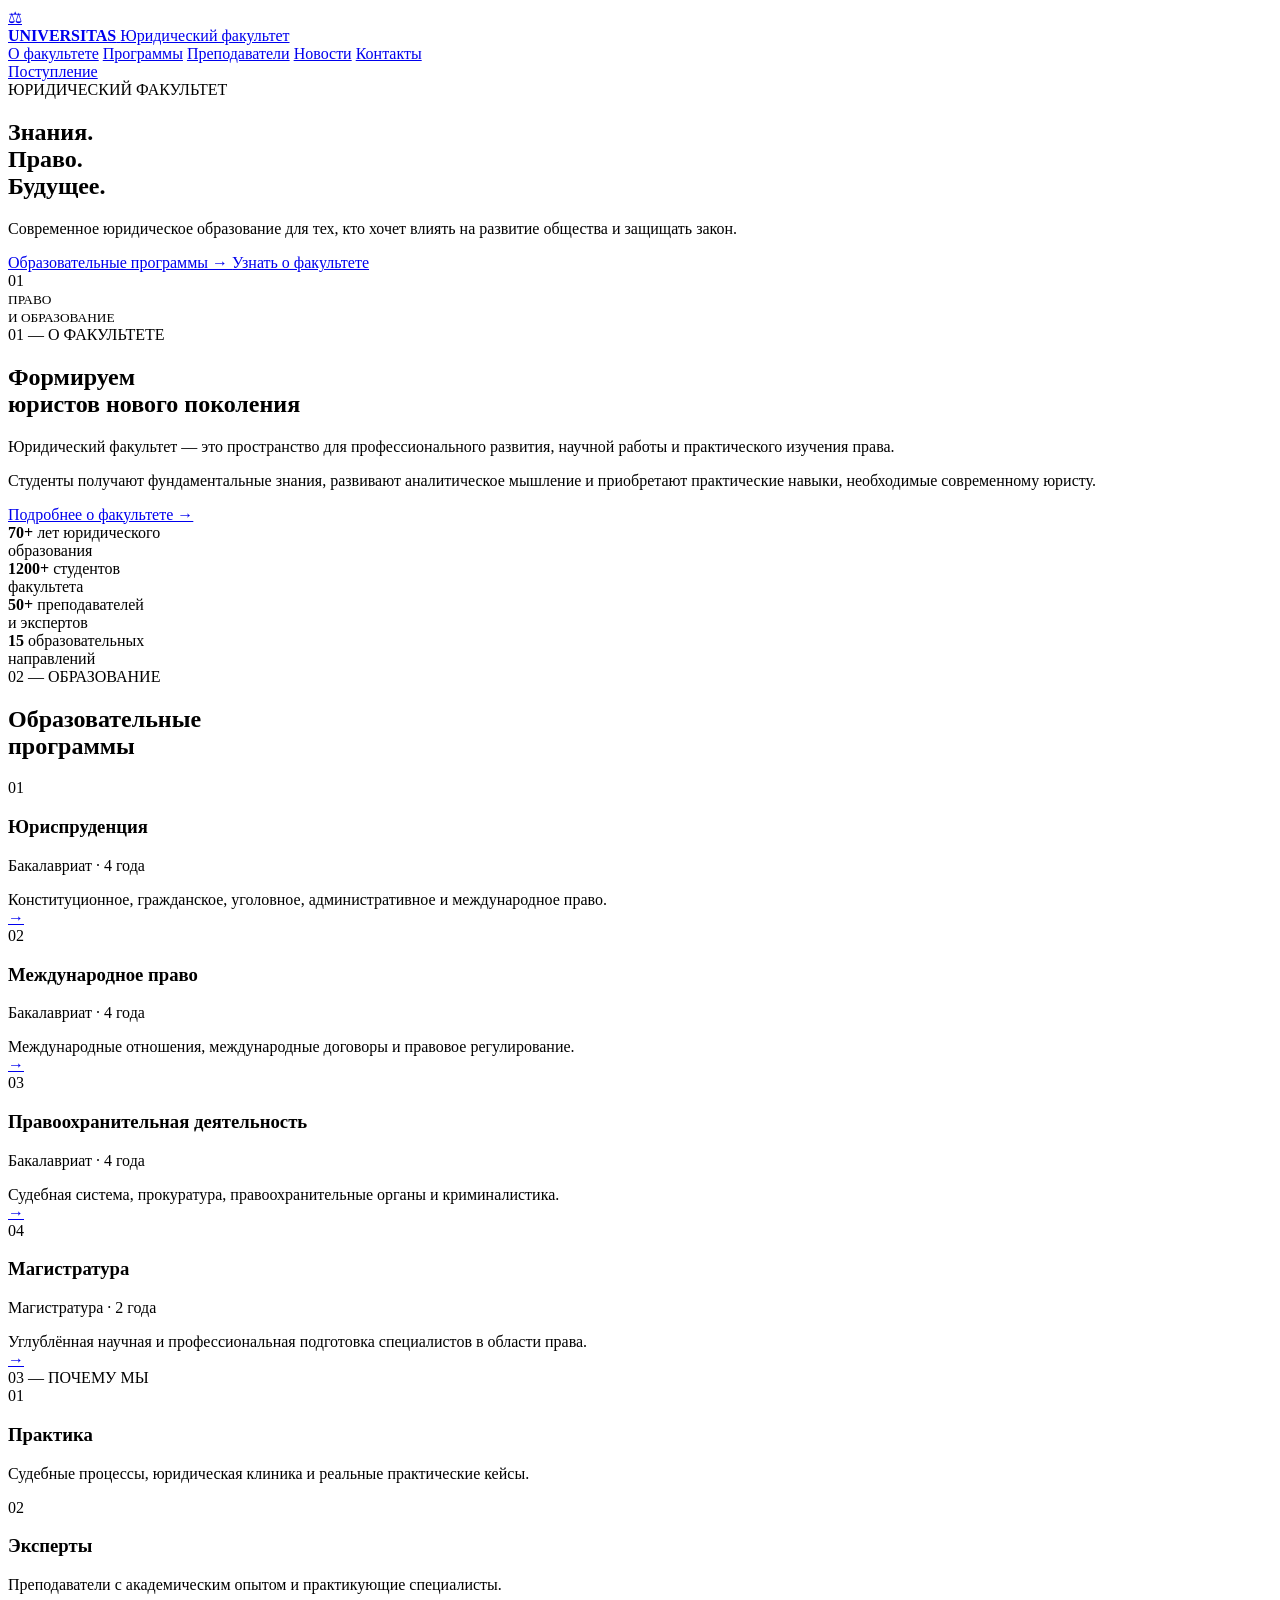
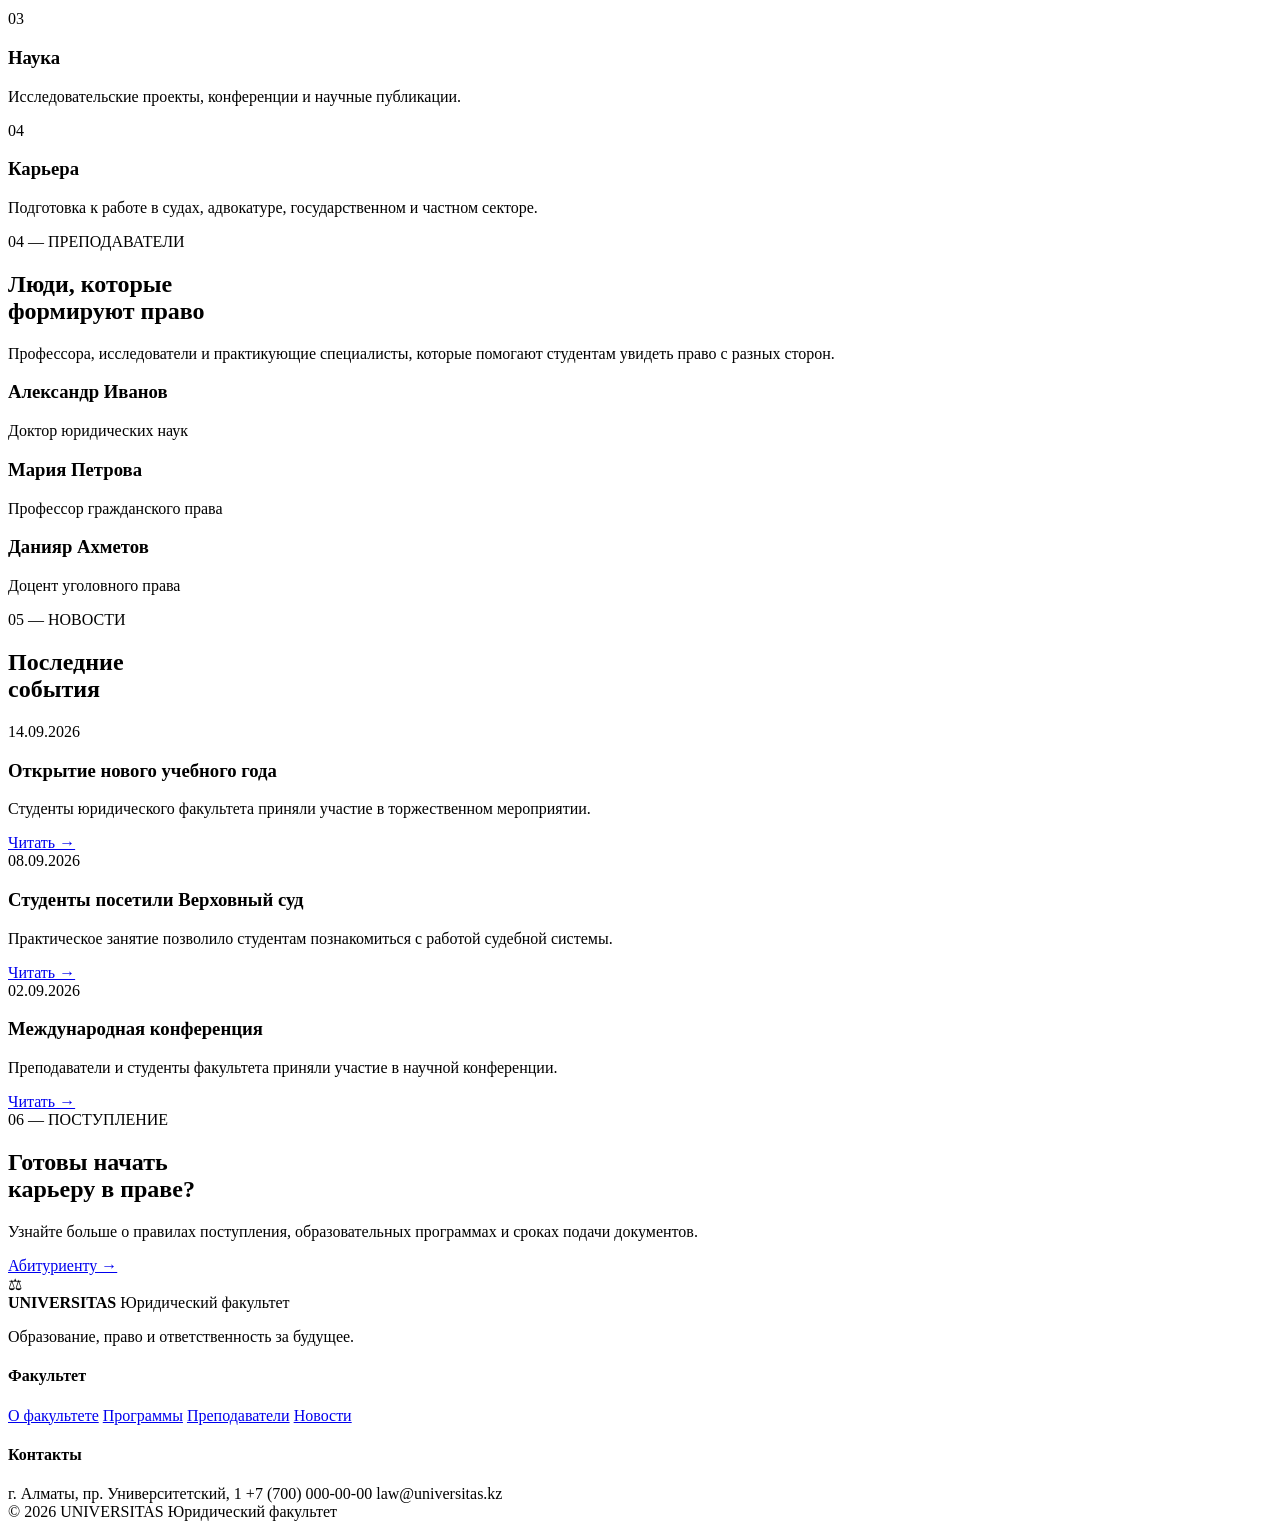
==== law-faculty/index.html @ 5c6b4eec "first change" ====
<!DOCTYPE html>
<html lang="ru">
<head>
    <meta charset="UTF-8">
    <meta name="viewport" content="width=device-width, initial-scale=1.0">

    <title>Юридический факультет | Университет</title>

    <link rel="stylesheet" href="style.css">

    <link rel="preconnect" href="https://fonts.googleapis.com">
    <link rel="preconnect" href="https://fonts.gstatic.com" crossorigin>
    <link href="https://fonts.googleapis.com/css2?family=Inter:wght@400;500;600;700;800&family=Playfair+Display:wght@600;700&display=swap" rel="stylesheet">
</head>

<body>

<!-- HEADER -->
<header class="header">
    <div class="container header-inner">

        <a href="#" class="logo">
            <div class="logo-icon">⚖</div>
            <div>
                <strong>UNIVERSITAS</strong>
                <span>Юридический факультет</span>
            </div>
        </a>

        <nav class="nav">
            <a href="#about">О факультете</a>
            <a href="#programs">Программы</a>
            <a href="#teachers">Преподаватели</a>
            <a href="#news">Новости</a>
            <a href="#contacts">Контакты</a>
        </nav>

        <a href="#admission" class="header-button">
            Поступление
        </a>

    </div>
</header>


<!-- HERO -->
<section class="hero">

    <div class="hero-overlay"></div>

    <div class="container hero-content">

        <div class="hero-label">
            ЮРИДИЧЕСКИЙ ФАКУЛЬТЕТ
        </div>

        <h1>
            Знания.<br>
            <span>Право.</span><br>
            Будущее.
        </h1>

        <p>
            Современное юридическое образование для тех,
            кто хочет влиять на развитие общества и защищать закон.
        </p>

        <div class="hero-buttons">
            <a href="#programs" class="button button-gold">
                Образовательные программы →
            </a>

            <a href="#about" class="button button-outline">
                Узнать о факультете
            </a>
        </div>

    </div>

    <div class="hero-number">
        <span>01</span>
        <div></div>
        <small>ПРАВО<br>И ОБРАЗОВАНИЕ</small>
    </div>

</section>


<!-- ABOUT -->
<section class="about section" id="about">

    <div class="container">

        <div class="section-label">
            01 — О ФАКУЛЬТЕТЕ
        </div>

        <div class="about-grid">

            <div>
                <h2>
                    Формируем<br>
                    <span>юристов нового поколения</span>
                </h2>
            </div>

            <div class="about-text">
                <p>
                    Юридический факультет — это пространство для
                    профессионального развития, научной работы и
                    практического изучения права.
                </p>

                <p>
                    Студенты получают фундаментальные знания,
                    развивают аналитическое мышление и приобретают
                    практические навыки, необходимые современному юристу.
                </p>

                <a href="#" class="text-link">
                    Подробнее о факультете →
                </a>
            </div>

        </div>

        <div class="stats">

            <div class="stat">
                <strong>70+</strong>
                <span>лет юридического<br>образования</span>
            </div>

            <div class="stat">
                <strong>1200+</strong>
                <span>студентов<br>факультета</span>
            </div>

            <div class="stat">
                <strong>50+</strong>
                <span>преподавателей<br>и экспертов</span>
            </div>

            <div class="stat">
                <strong>15</strong>
                <span>образовательных<br>направлений</span>
            </div>

        </div>

    </div>

</section>


<!-- PROGRAMS -->
<section class="programs section" id="programs">

    <div class="container">

        <div class="section-top">
            <div class="section-label">
                02 — ОБРАЗОВАНИЕ
            </div>

            <h2>
                Образовательные<br>
                <span>программы</span>
            </h2>
        </div>

        <div class="program-list">

            <article class="program-card">

                <div class="program-number">01</div>

                <div class="program-content">
                    <h3>Юриспруденция</h3>

                    <p>
                        Бакалавриат · 4 года
                    </p>

                    <span>
                        Конституционное, гражданское,
                        уголовное, административное и
                        международное право.
                    </span>
                </div>

                <a href="#">→</a>

            </article>


            <article class="program-card">

                <div class="program-number">02</div>

                <div class="program-content">
                    <h3>Международное право</h3>

                    <p>
                        Бакалавриат · 4 года
                    </p>

                    <span>
                        Международные отношения,
                        международные договоры и
                        правовое регулирование.
                    </span>
                </div>

                <a href="#">→</a>

            </article>


            <article class="program-card">

                <div class="program-number">03</div>

                <div class="program-content">
                    <h3>Правоохранительная деятельность</h3>

                    <p>
                        Бакалавриат · 4 года
                    </p>

                    <span>
                        Судебная система, прокуратура,
                        правоохранительные органы
                        и криминалистика.
                    </span>
                </div>

                <a href="#">→</a>

            </article>


            <article class="program-card">

                <div class="program-number">04</div>

                <div class="program-content">
                    <h3>Магистратура</h3>

                    <p>
                        Магистратура · 2 года
                    </p>

                    <span>
                        Углублённая научная и
                        профессиональная подготовка
                        специалистов в области права.
                    </span>
                </div>

                <a href="#">→</a>

            </article>

        </div>

    </div>

</section>


<!-- ADVANTAGES -->
<section class="advantages section">

    <div class="container">

        <div class="section-label">
            03 — ПОЧЕМУ МЫ
        </div>

        <div class="advantages-grid">

            <div class="advantage">
                <div class="advantage-icon">01</div>
                <h3>Практика</h3>
                <p>
                    Судебные процессы, юридическая клиника
                    и реальные практические кейсы.
                </p>
            </div>

            <div class="advantage">
                <div class="advantage-icon">02</div>
                <h3>Эксперты</h3>
                <p>
                    Преподаватели с академическим опытом
                    и практикующие специалисты.
                </p>
            </div>

            <div class="advantage">
                <div class="advantage-icon">03</div>
                <h3>Наука</h3>
                <p>
                    Исследовательские проекты,
                    конференции и научные публикации.
                </p>
            </div>

            <div class="advantage">
                <div class="advantage-icon">04</div>
                <h3>Карьера</h3>
                <p>
                    Подготовка к работе в судах,
                    адвокатуре, государственном и
                    частном секторе.
                </p>
            </div>

        </div>

    </div>

</section>


<!-- TEACHERS -->
<section class="teachers section" id="teachers">

    <div class="container">

        <div class="section-label">
            04 — ПРЕПОДАВАТЕЛИ
        </div>

        <div class="teacher-heading">
            <h2>
                Люди, которые<br>
                <span>формируют право</span>
            </h2>

            <p>
                Профессора, исследователи и практикующие
                специалисты, которые помогают студентам
                увидеть право с разных сторон.
            </p>
        </div>


        <div class="teacher-grid">

            <div class="teacher">
                <div class="teacher-photo photo-one"></div>

                <h3>Александр Иванов</h3>
                <p>Доктор юридических наук</p>
            </div>

            <div class="teacher">
                <div class="teacher-photo photo-two"></div>

                <h3>Мария Петрова</h3>
                <p>Профессор гражданского права</p>
            </div>

            <div class="teacher">
                <div class="teacher-photo photo-three"></div>

                <h3>Данияр Ахметов</h3>
                <p>Доцент уголовного права</p>
            </div>

        </div>

    </div>

</section>


<!-- NEWS -->
<section class="news section" id="news">

    <div class="container">

        <div class="section-top">

            <div class="section-label">
                05 — НОВОСТИ
            </div>

            <h2>
                Последние<br>
                <span>события</span>
            </h2>

        </div>


        <div class="news-grid">

            <article class="news-card">

                <div class="news-date">
                    14.09.2026
                </div>

                <h3>
                    Открытие нового учебного года
                </h3>

                <p>
                    Студенты юридического факультета
                    приняли участие в торжественном
                    мероприятии.
                </p>

                <a href="#">Читать →</a>

            </article>


            <article class="news-card">

                <div class="news-date">
                    08.09.2026
                </div>

                <h3>
                    Студенты посетили Верховный суд
                </h3>

                <p>
                    Практическое занятие позволило
                    студентам познакомиться с работой
                    судебной системы.
                </p>

                <a href="#">Читать →</a>

            </article>


            <article class="news-card">

                <div class="news-date">
                    02.09.2026
                </div>

                <h3>
                    Международная конференция
                </h3>

                <p>
                    Преподаватели и студенты факультета
                    приняли участие в научной конференции.
                </p>

                <a href="#">Читать →</a>

            </article>

        </div>

    </div>

</section>


<!-- ADMISSION -->
<section class="admission section" id="admission">

    <div class="container">

        <div class="admission-box">

            <div>
                <div class="section-label">
                    06 — ПОСТУПЛЕНИЕ
                </div>

                <h2>
                    Готовы начать<br>
                    карьеру в <span>праве?</span>
                </h2>

                <p>
                    Узнайте больше о правилах поступления,
                    образовательных программах и сроках
                    подачи документов.
                </p>
            </div>

            <a href="#" class="button button-gold">
                Абитуриенту →
            </a>

        </div>

    </div>

</section>


<!-- CONTACTS -->
<footer class="footer" id="contacts">

    <div class="container">

        <div class="footer-main">

            <div class="footer-brand">

                <div class="logo">
                    <div class="logo-icon">⚖</div>

                    <div>
                        <strong>UNIVERSITAS</strong>
                        <span>Юридический факультет</span>
                    </div>
                </div>

                <p>
                    Образование, право и ответственность
                    за будущее.
                </p>

            </div>


            <div class="footer-column">
                <h4>Факультет</h4>
                <a href="#about">О факультете</a>
                <a href="#programs">Программы</a>
                <a href="#teachers">Преподаватели</a>
                <a href="#news">Новости</a>
            </div>


            <div class="footer-column">
                <h4>Контакты</h4>

                <span>
                    г. Алматы, пр. Университетский, 1
                </span>

                <span>
                    +7 (700) 000-00-00
                </span>

                <span>
                    law@universitas.kz
                </span>
            </div>

        </div>


        <div class="footer-bottom">
            <span>© 2026 UNIVERSITAS</span>
            <span>Юридический факультет</span>
        </div>

    </div>

</footer>

</body>
</html>
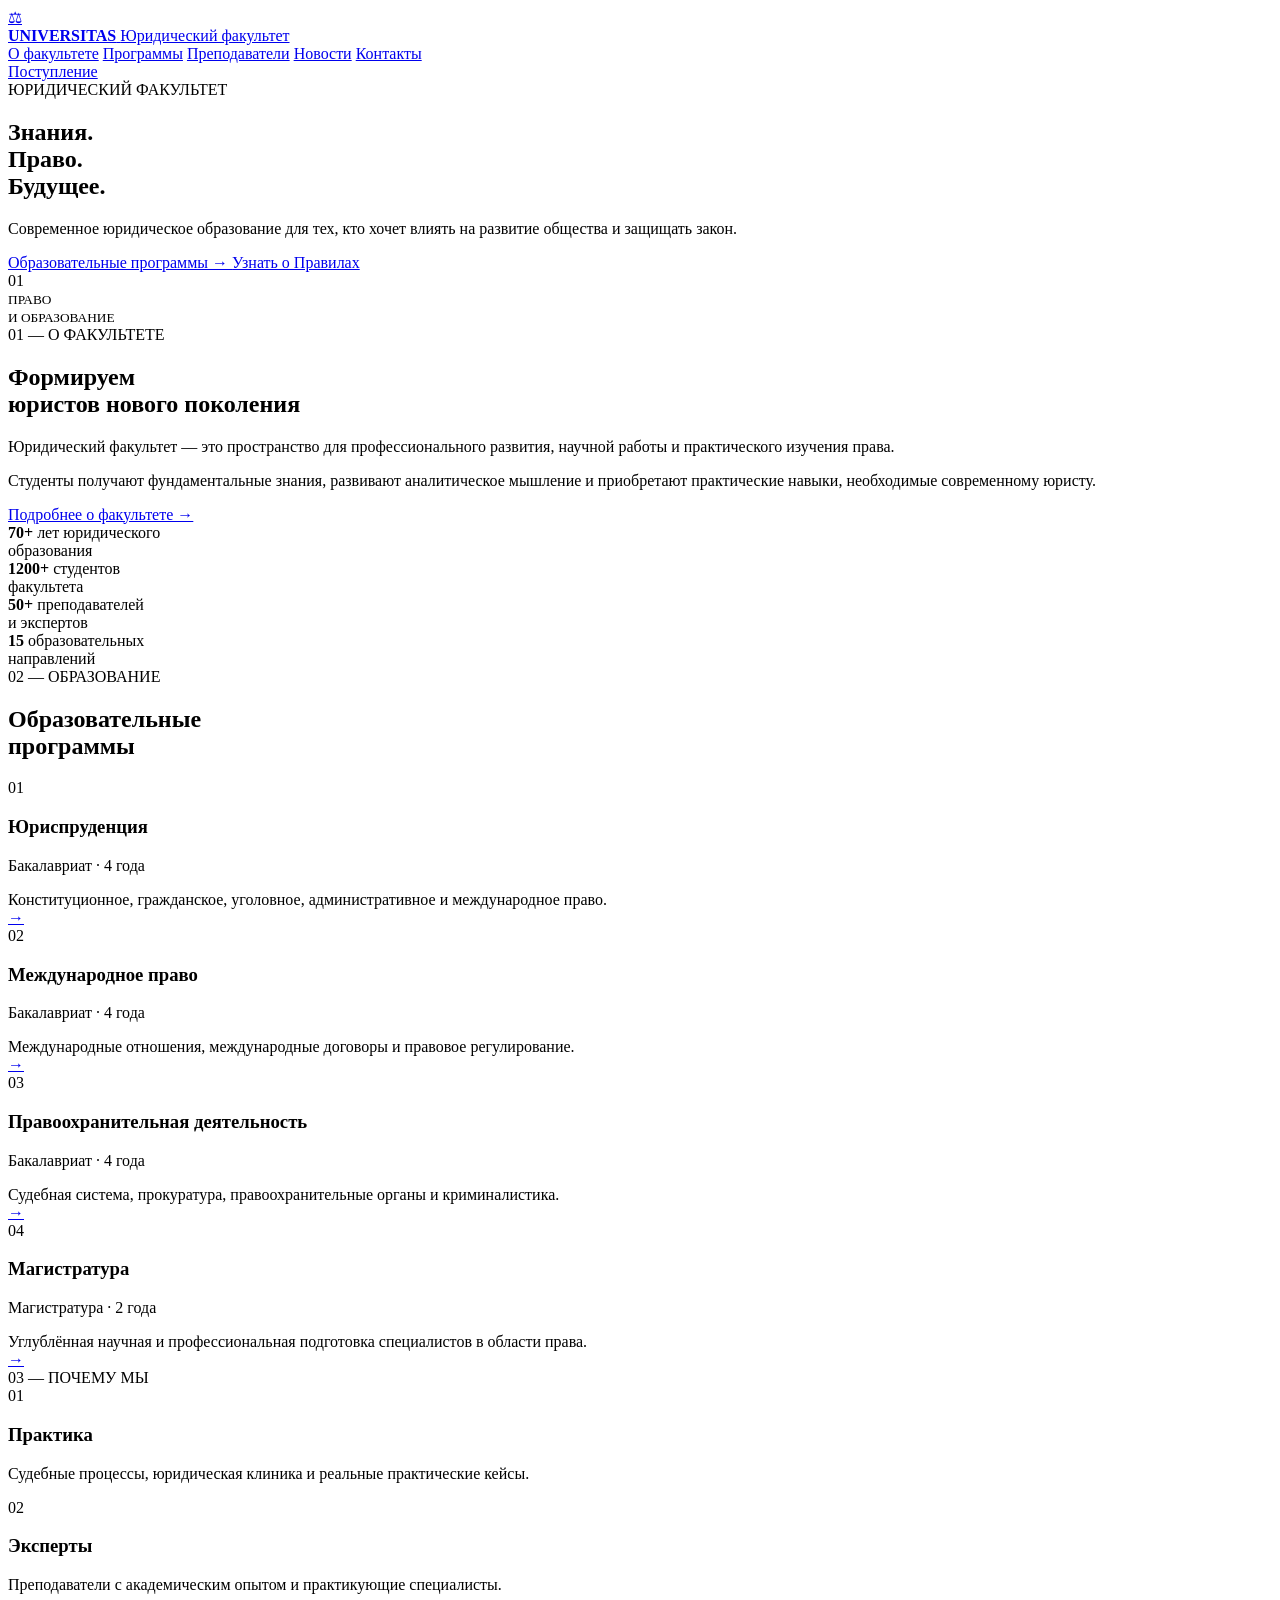
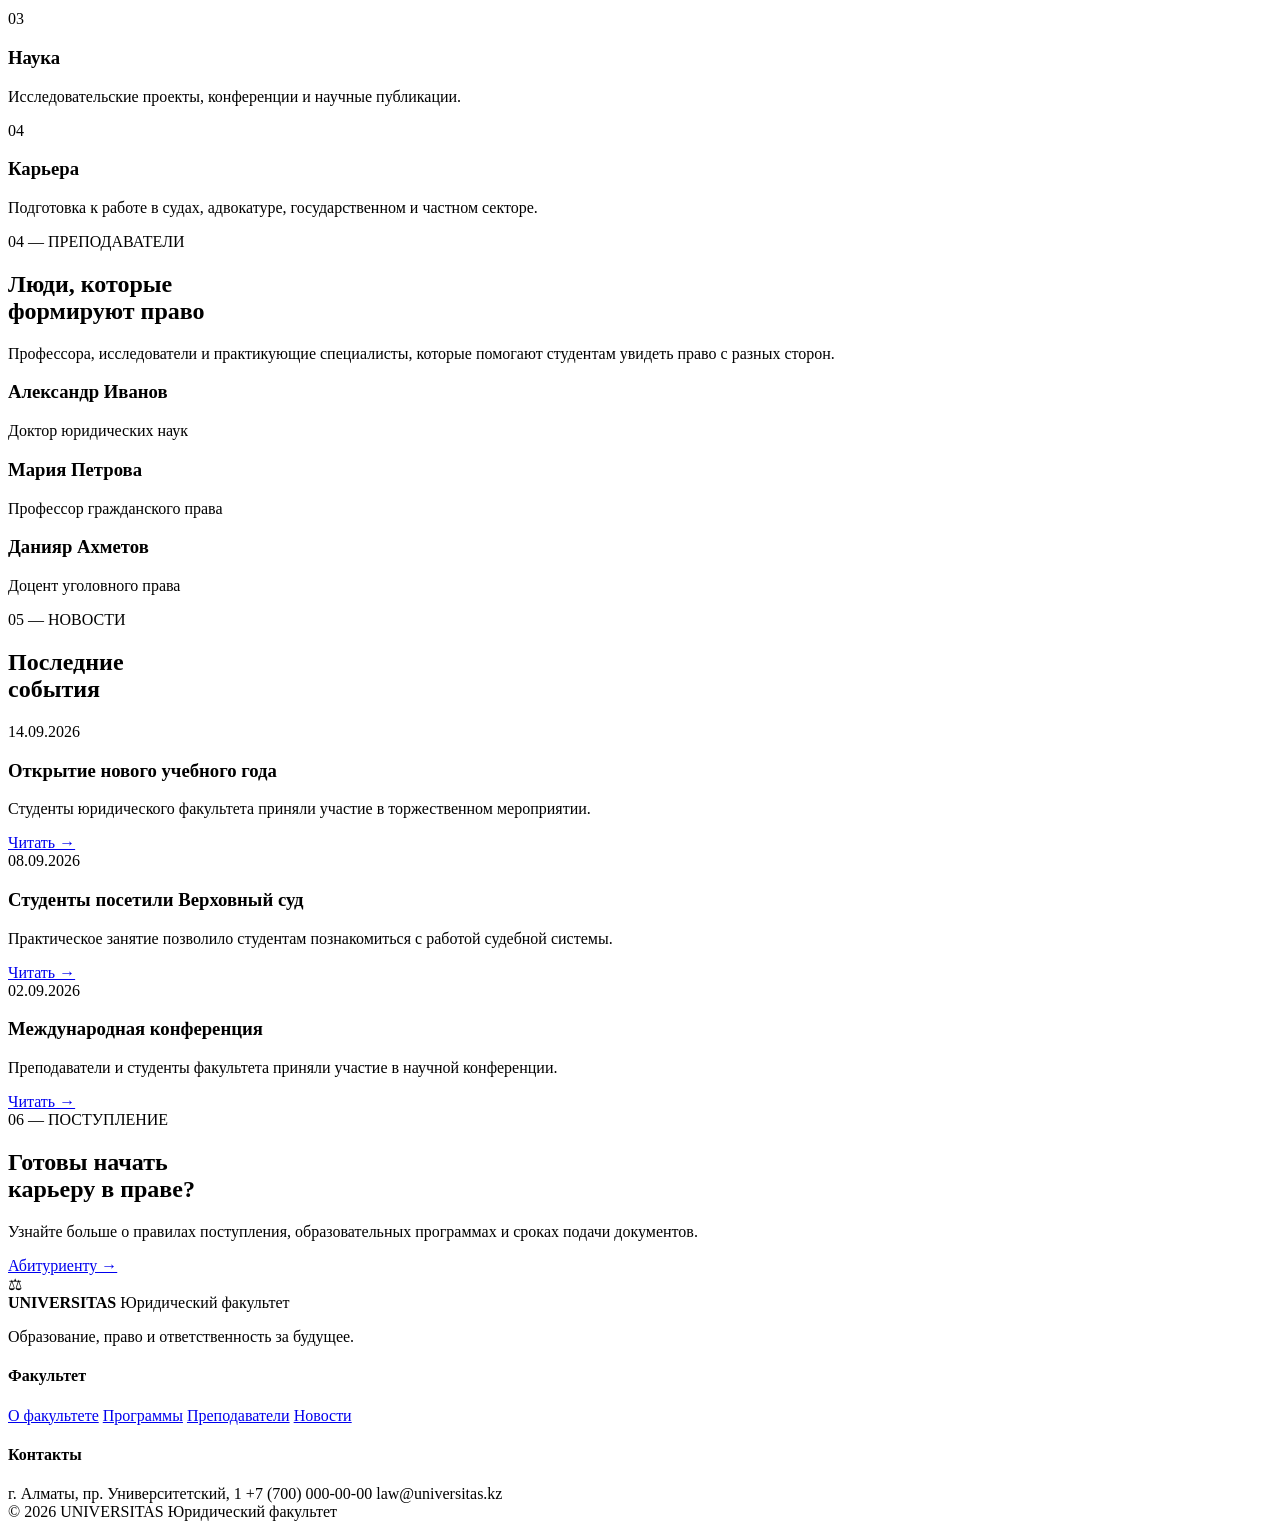
==== commit bbfaa11d: "second change" ====
--- a/law-faculty/index.html
+++ b/law-faculty/index.html
@@ -71,7 +71,7 @@
             </a>
 
             <a href="#about" class="button button-outline">
-                Узнать о факультете
+                Узнать о Правилах
             </a>
         </div>
 
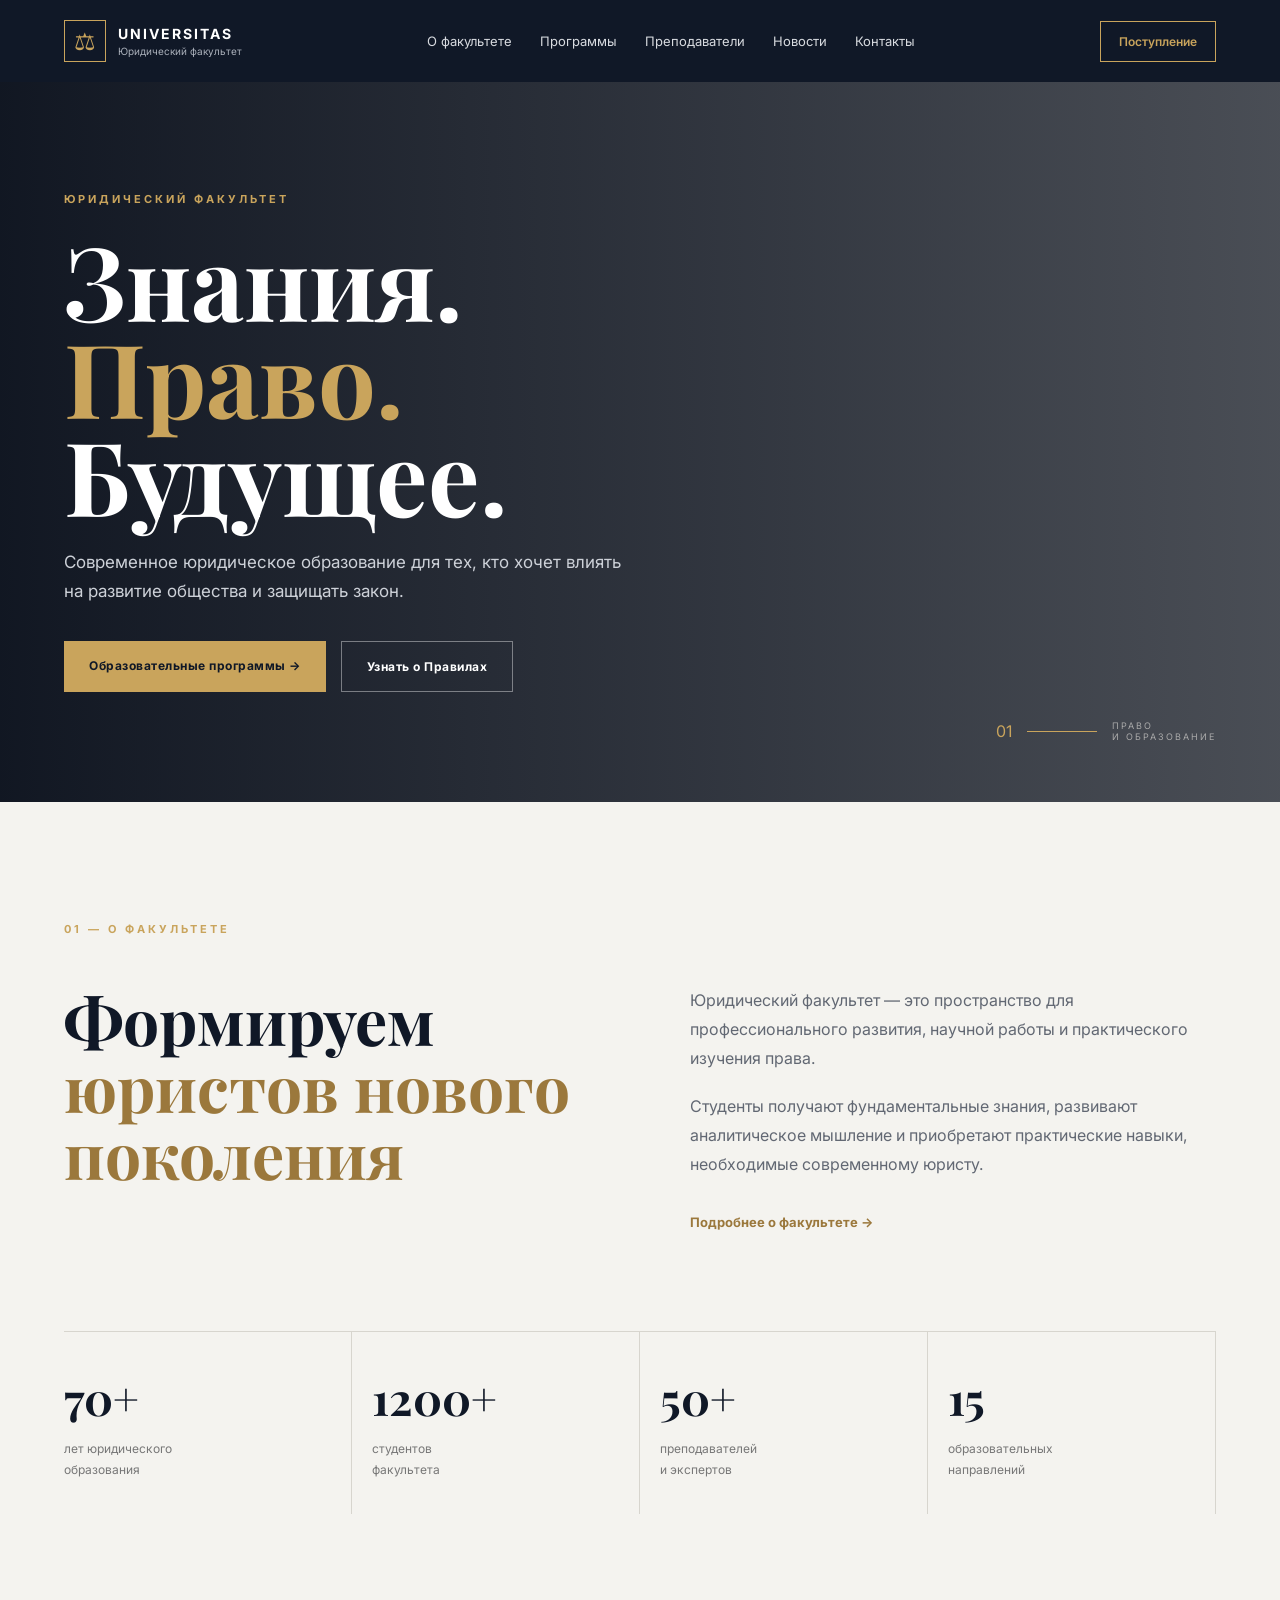
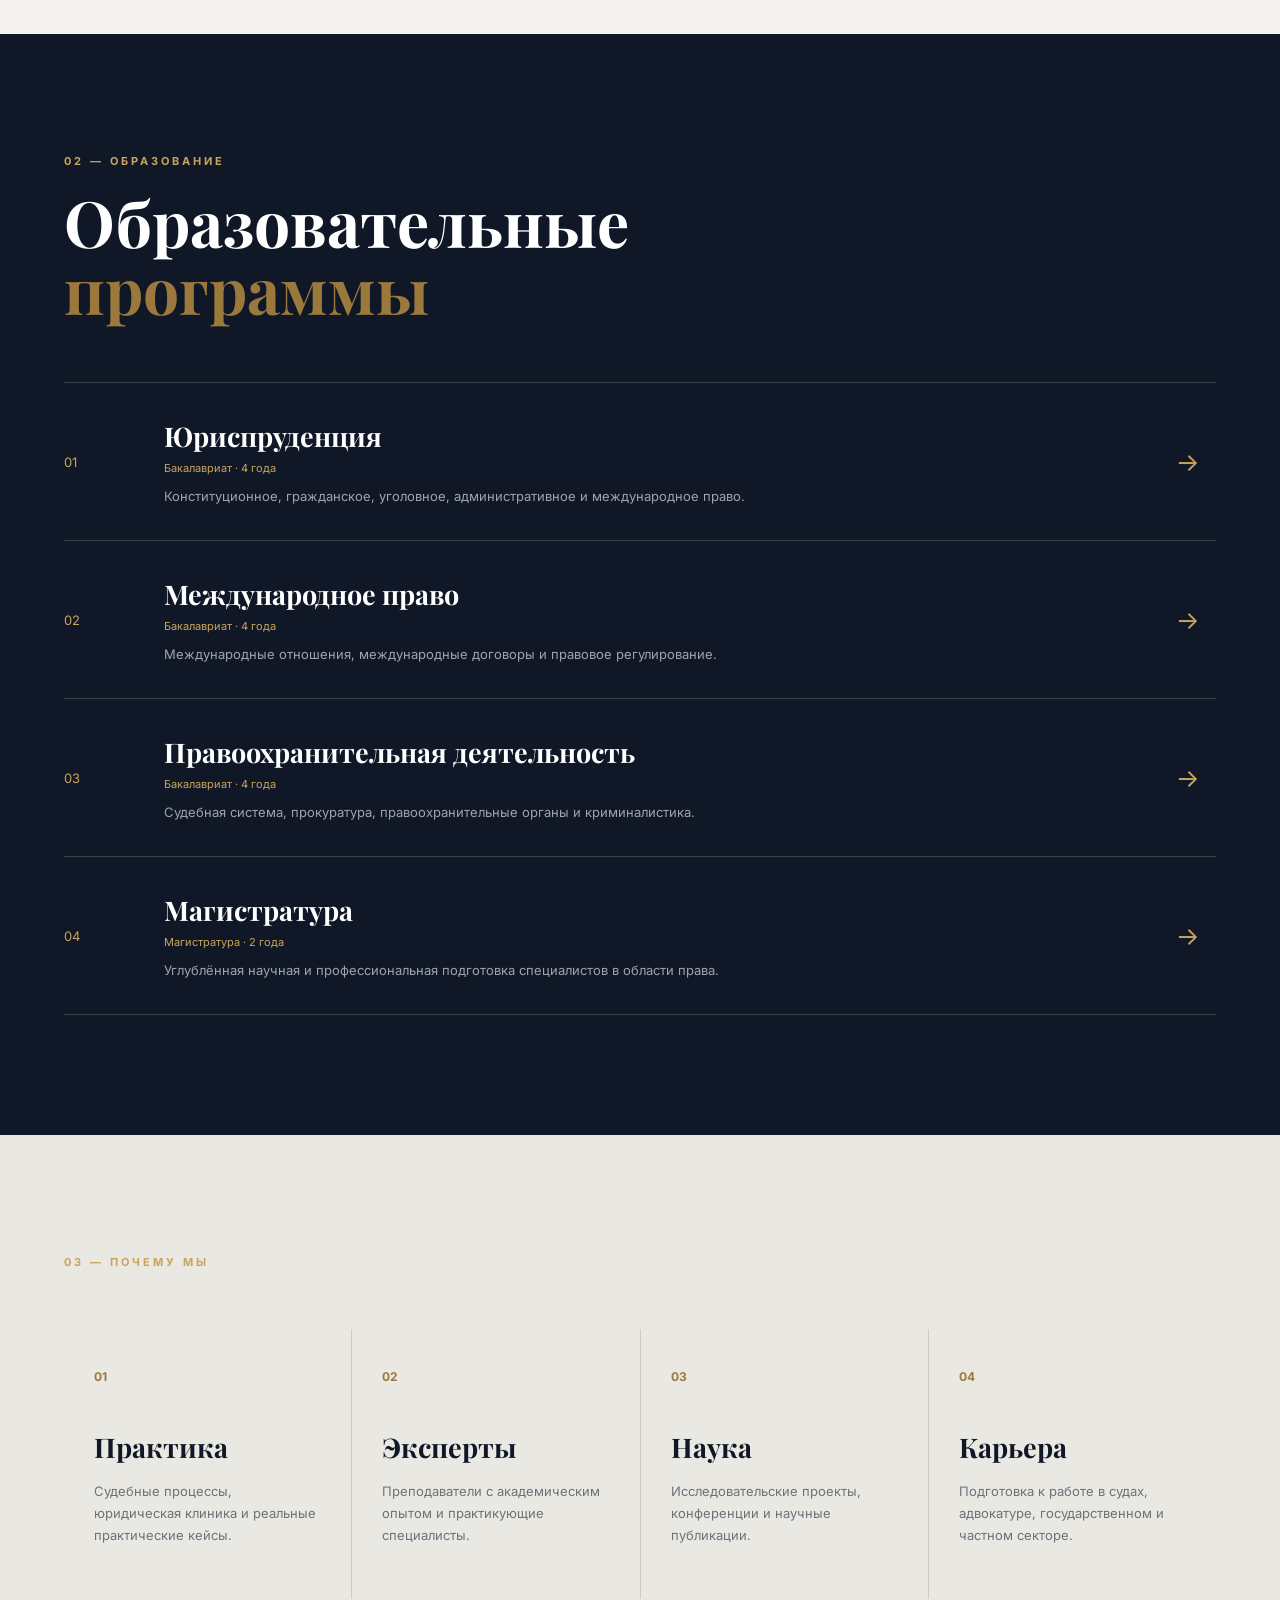
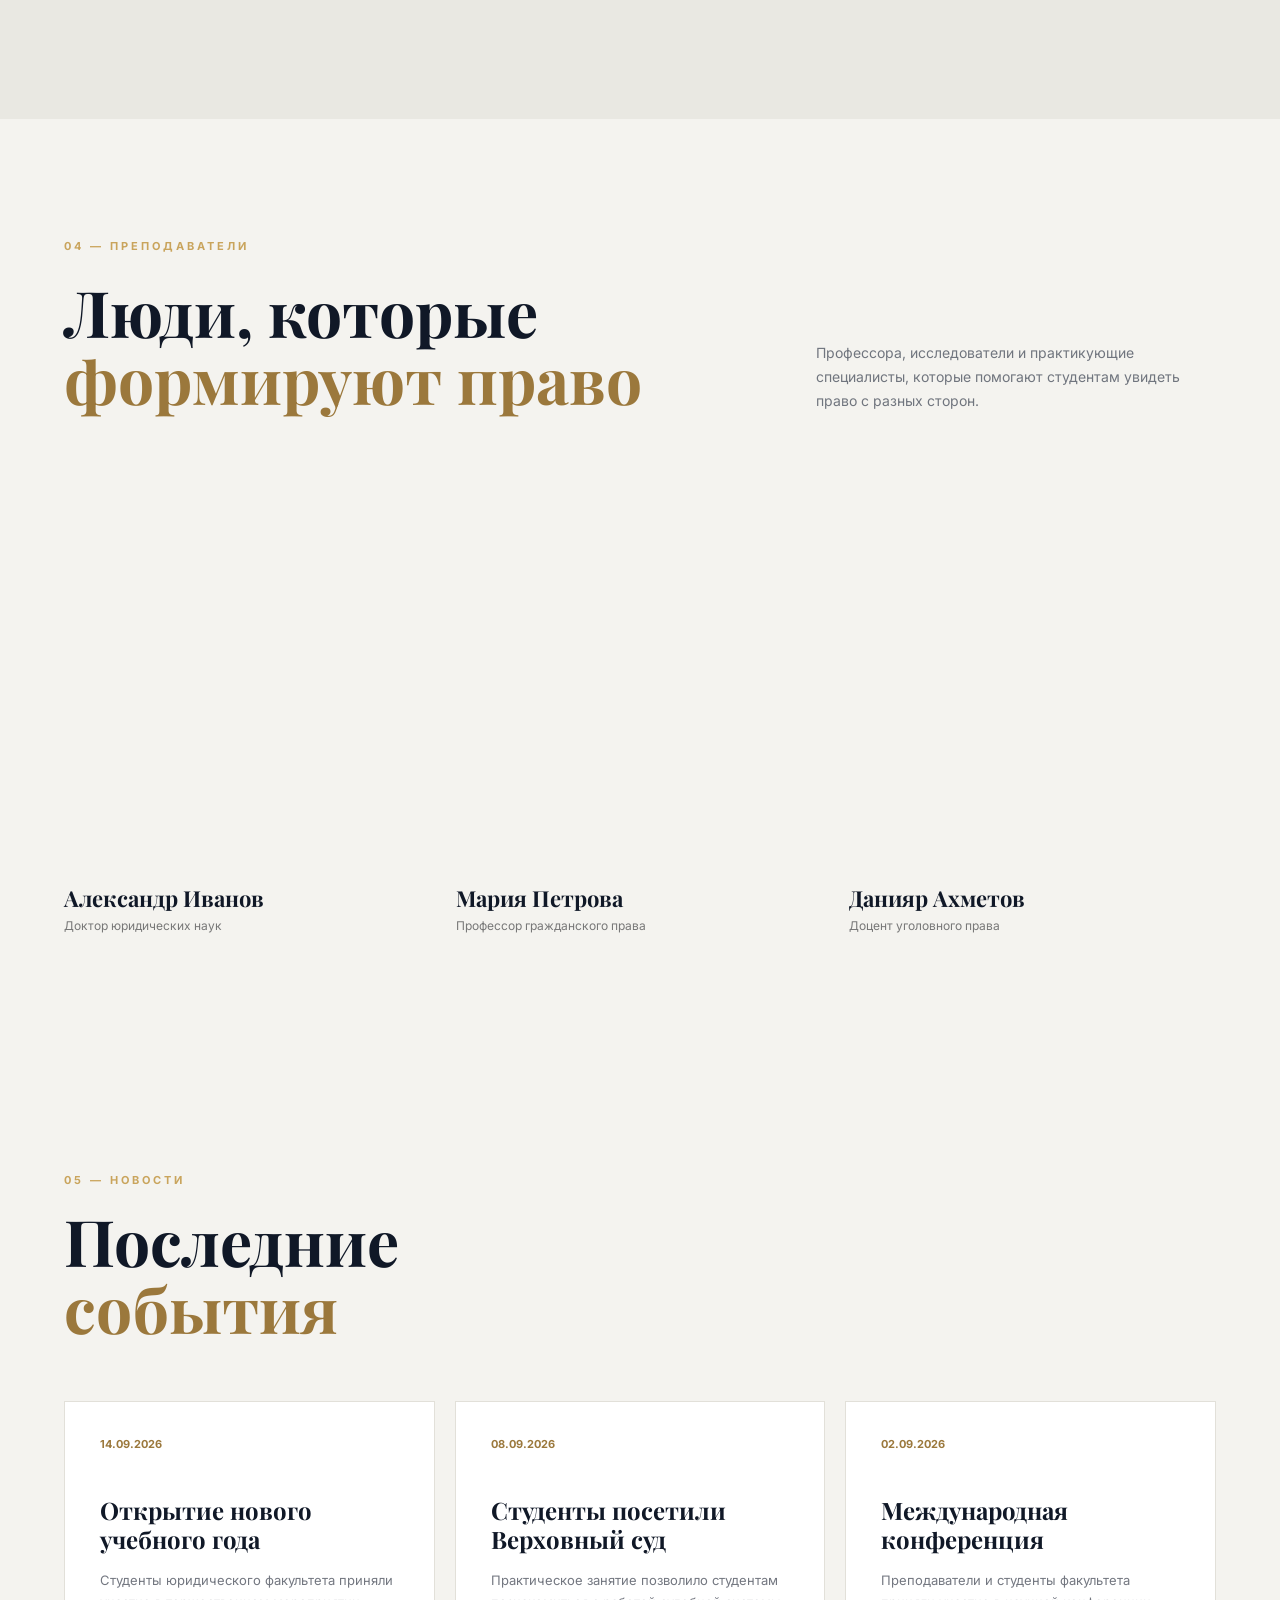
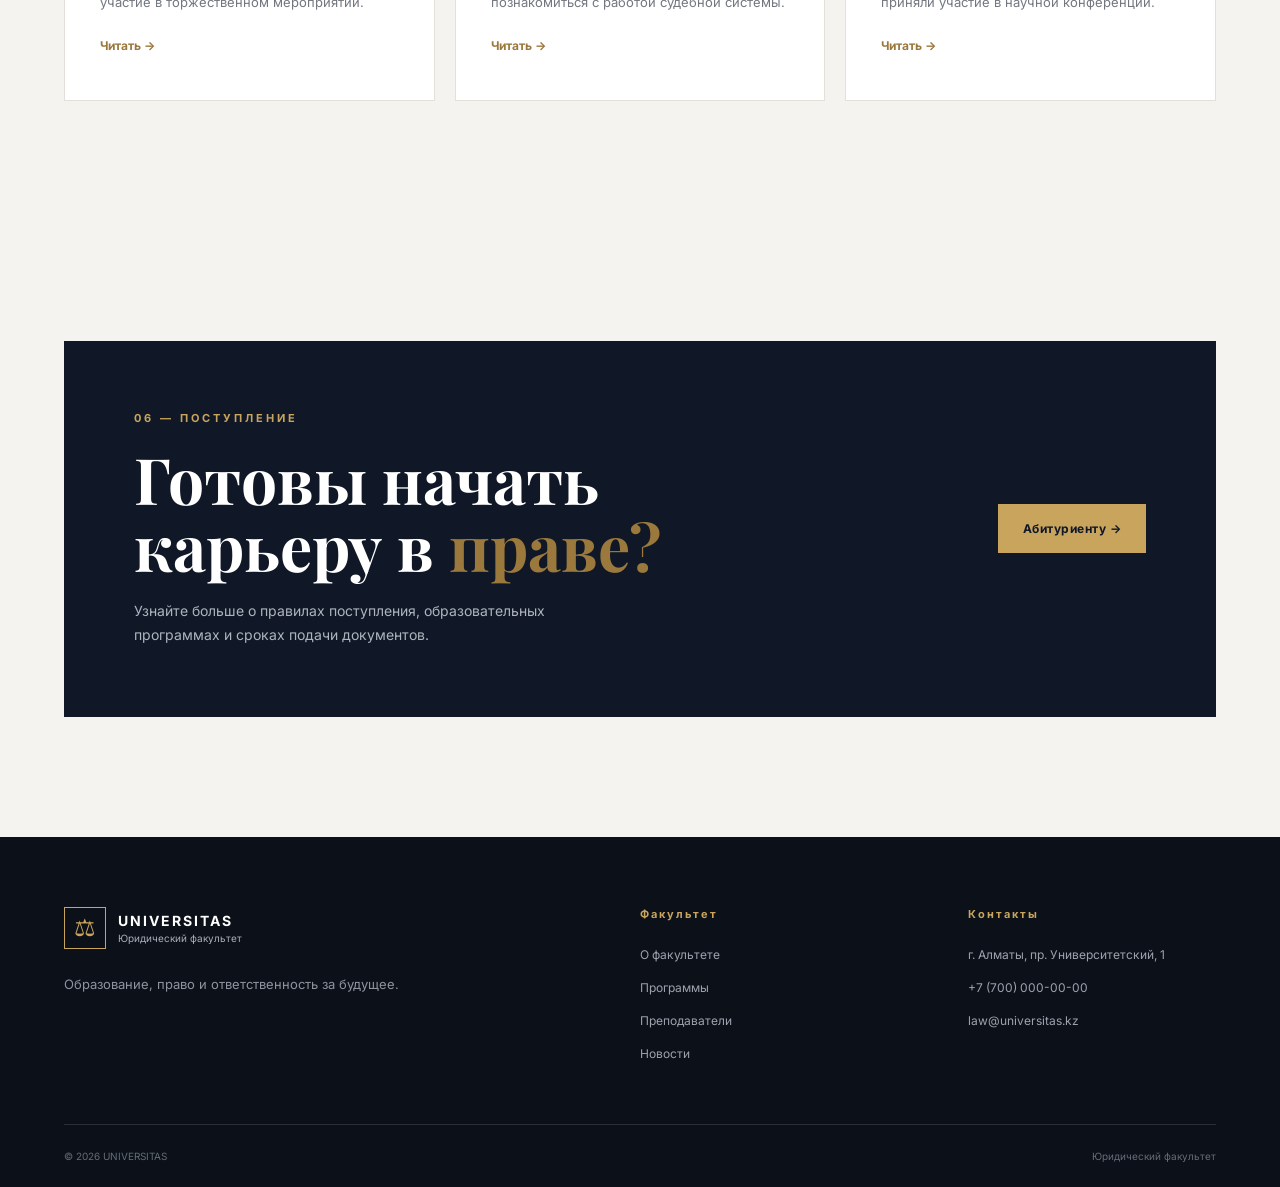
==== commit 64d3df00: "Соснули хуйца" ====
--- a/law-faculty/index.html
+++ b/law-faculty/index.html
@@ -4,7 +4,7 @@
     <meta charset="UTF-8">
     <meta name="viewport" content="width=device-width, initial-scale=1.0">
 
-    <title>Юридический факультет | Университет</title>
+    <title>НЕ мой сайт</title>
 
     <link rel="stylesheet" href="style.css">
 
--- a/law-faculty/style.css
+++ b/law-faculty/style.css
@@ -0,0 +1,800 @@
+
+* {
+    margin: 0;
+    padding: 0;
+    box-sizing: border-box;
+}
+
+html {
+    scroll-behavior: smooth;
+}
+
+body {
+    font-family: "Inter", sans-serif;
+    background: #f4f3ef;
+    color: #101827;
+}
+
+a {
+    color: inherit;
+    text-decoration: none;
+}
+
+.container {
+    width: min(1200px, 90%);
+    margin: 0 auto;
+}
+
+
+/* =========================
+   HEADER
+========================= */
+
+.header {
+    height: 82px;
+    background: #101827;
+    color: white;
+    display: flex;
+    align-items: center;
+}
+
+.header-inner {
+    display: flex;
+    align-items: center;
+    justify-content: space-between;
+}
+
+.logo {
+    display: flex;
+    align-items: center;
+    gap: 12px;
+}
+
+.logo-icon {
+    width: 42px;
+    height: 42px;
+    border: 1px solid #c9a45c;
+
+    display: flex;
+    align-items: center;
+    justify-content: center;
+
+    color: #c9a45c;
+    font-size: 24px;
+}
+
+.logo strong {
+    display: block;
+    font-size: 14px;
+    letter-spacing: 2px;
+}
+
+.logo span {
+    display: block;
+    font-size: 10px;
+    color: #aab0ba;
+    margin-top: 3px;
+}
+
+.nav {
+    display: flex;
+    gap: 28px;
+}
+
+.nav a {
+    font-size: 13px;
+    color: #d8dbe0;
+    transition: 0.3s;
+}
+
+.nav a:hover {
+    color: #c9a45c;
+}
+
+.header-button {
+    border: 1px solid #c9a45c;
+    color: #c9a45c;
+
+    padding: 12px 18px;
+
+    font-size: 12px;
+    font-weight: 600;
+
+    transition: 0.3s;
+}
+
+.header-button:hover {
+    background: #c9a45c;
+    color: #101827;
+}
+
+
+/* =========================
+   HERO
+========================= */
+
+.hero {
+    min-height: 720px;
+
+    position: relative;
+
+    background:
+        linear-gradient(
+            90deg,
+            rgba(8, 14, 26, 0.96),
+            rgba(8, 14, 26, 0.72)
+        ),
+        url("https://images.unsplash.com/photo-1589829545856-d10d557cf95f?auto=format&fit=crop&w=2000&q=80");
+
+    background-size: cover;
+    background-position: center;
+
+    color: white;
+
+    display: flex;
+    align-items: center;
+}
+
+.hero-content {
+    position: relative;
+    z-index: 2;
+}
+
+.hero-label,
+.section-label {
+    color: #c9a45c;
+    font-size: 11px;
+    letter-spacing: 3px;
+    font-weight: 700;
+}
+
+.hero h1 {
+    font-family: "Playfair Display", serif;
+
+    font-size: clamp(60px, 8vw, 110px);
+    line-height: 0.95;
+
+    margin: 25px 0;
+}
+
+.hero h1 span {
+    color: #c9a45c;
+}
+
+.hero p {
+    max-width: 560px;
+
+    color: #cdd1d8;
+    font-size: 17px;
+    line-height: 1.7;
+
+    margin-bottom: 35px;
+}
+
+.hero-buttons {
+    display: flex;
+    gap: 15px;
+}
+
+.button {
+    display: inline-block;
+
+    padding: 17px 25px;
+
+    font-size: 12px;
+    font-weight: 700;
+
+    letter-spacing: 0.5px;
+
+    transition: 0.3s;
+}
+
+.button-gold {
+    background: #c9a45c;
+    color: #101827;
+}
+
+.button-gold:hover {
+    background: white;
+}
+
+.button-outline {
+    border: 1px solid rgba(255,255,255,0.4);
+    color: white;
+}
+
+.button-outline:hover {
+    border-color: #c9a45c;
+    color: #c9a45c;
+}
+
+.hero-number {
+    position: absolute;
+
+    right: 5%;
+    bottom: 60px;
+
+    display: flex;
+    align-items: center;
+    gap: 15px;
+
+    color: #c9a45c;
+}
+
+.hero-number div {
+    width: 70px;
+    height: 1px;
+    background: #c9a45c;
+}
+
+.hero-number small {
+    color: #aaa;
+    font-size: 9px;
+    letter-spacing: 2px;
+}
+
+
+/* =========================
+   SECTIONS
+========================= */
+
+.section {
+    padding: 120px 0;
+}
+
+h2 {
+    font-family: "Playfair Display", serif;
+
+    font-size: clamp(42px, 5vw, 70px);
+    line-height: 1.05;
+}
+
+h2 span {
+    color: #9b783c;
+}
+
+
+/* =========================
+   ABOUT
+========================= */
+
+.about {
+    background: #f4f3ef;
+}
+
+.about-grid {
+    display: grid;
+    grid-template-columns: 1fr 1fr;
+
+    gap: 100px;
+
+    margin-top: 50px;
+}
+
+.about-text {
+    max-width: 500px;
+}
+
+.about-text p {
+    font-size: 16px;
+    line-height: 1.8;
+    color: #626873;
+
+    margin-bottom: 20px;
+}
+
+.text-link {
+    display: inline-block;
+
+    margin-top: 15px;
+
+    color: #9b783c;
+
+    font-size: 13px;
+    font-weight: 700;
+}
+
+.stats {
+    display: grid;
+    grid-template-columns: repeat(4, 1fr);
+
+    margin-top: 100px;
+
+    border-top: 1px solid #d7d5ce;
+}
+
+.stat {
+    padding: 35px 20px;
+
+    border-right: 1px solid #d7d5ce;
+}
+
+.stat:first-child {
+    padding-left: 0;
+}
+
+.stat strong {
+    display: block;
+
+    font-family: "Playfair Display", serif;
+
+    font-size: 45px;
+
+    color: #101827;
+
+    margin-bottom: 10px;
+}
+
+.stat span {
+    color: #777;
+    font-size: 12px;
+    line-height: 1.5;
+}
+
+
+/* =========================
+   PROGRAMS
+========================= */
+
+.programs {
+    background: #101827;
+    color: white;
+}
+
+.section-top {
+    margin-bottom: 60px;
+}
+
+.section-top h2 {
+    margin-top: 20px;
+}
+
+.program-list {
+    border-top: 1px solid #39404d;
+}
+
+.program-card {
+    display: grid;
+    grid-template-columns: 100px 1fr 40px;
+
+    align-items: center;
+
+    padding: 35px 0;
+
+    border-bottom: 1px solid #39404d;
+
+    transition: 0.3s;
+}
+
+.program-card:hover {
+    padding-left: 20px;
+}
+
+.program-number {
+    color: #c9a45c;
+    font-size: 13px;
+}
+
+.program-content h3 {
+    font-family: "Playfair Display", serif;
+
+    font-size: 27px;
+
+    margin-bottom: 7px;
+}
+
+.program-content p {
+    color: #c9a45c;
+    font-size: 11px;
+
+    margin-bottom: 10px;
+}
+
+.program-content span {
+    color: #9da4af;
+    font-size: 13px;
+}
+
+.program-card > a {
+    font-size: 25px;
+    color: #c9a45c;
+}
+
+
+/* =========================
+   ADVANTAGES
+========================= */
+
+.advantages {
+    background: #e9e8e2;
+}
+
+.advantages-grid {
+    display: grid;
+    grid-template-columns: repeat(4, 1fr);
+
+    margin-top: 60px;
+
+    gap: 1px;
+
+    background: #cccac3;
+}
+
+.advantage {
+    background: #e9e8e2;
+
+    padding: 40px 30px;
+
+    min-height: 270px;
+}
+
+.advantage-icon {
+    color: #9b783c;
+
+    font-size: 12px;
+    font-weight: 700;
+
+    margin-bottom: 45px;
+}
+
+.advantage h3 {
+    font-family: "Playfair Display", serif;
+
+    font-size: 27px;
+
+    margin-bottom: 15px;
+}
+
+.advantage p {
+    color: #6d727a;
+
+    line-height: 1.7;
+    font-size: 13px;
+}
+
+
+/* =========================
+   TEACHERS
+========================= */
+
+.teacher-heading {
+    display: flex;
+
+    justify-content: space-between;
+
+    align-items: end;
+
+    margin-top: 25px;
+}
+
+.teacher-heading p {
+    max-width: 400px;
+
+    color: #70757e;
+
+    line-height: 1.7;
+    font-size: 14px;
+}
+
+.teacher-grid {
+    display: grid;
+
+    grid-template-columns: repeat(3, 1fr);
+
+    gap: 25px;
+
+    margin-top: 60px;
+}
+
+.teacher-photo {
+    height: 390px;
+
+    background-size: cover;
+    background-position: center;
+
+    margin-bottom: 20px;
+}
+
+.photo-one {
+    background-image:
+        url("https://images.unsplash.com/photo-1560250097-0b93528c311a?auto=format&fit=crop&w=800&q=80");
+}
+
+.photo-two {
+    background-image:
+        url("https://images.unsplash.com/photo-1580489944761-15a19d654956?auto=format&fit=crop&w=800&q=80");
+}
+
+.photo-three {
+    background-image:
+        url("https://images.unsplash.com/photo-1500648767791-00dcc994a43e?auto=format&fit=crop&w=800&q=80");
+}
+
+.teacher h3 {
+    font-family: "Playfair Display", serif;
+
+    font-size: 22px;
+}
+
+.teacher p {
+    color: #777;
+
+    font-size: 12px;
+
+    margin-top: 5px;
+}
+
+
+/* =========================
+   NEWS
+========================= */
+
+.news {
+    background: #f4f3ef;
+}
+
+.news-grid {
+    display: grid;
+
+    grid-template-columns: repeat(3, 1fr);
+
+    gap: 20px;
+
+    margin-top: 60px;
+}
+
+.news-card {
+    background: white;
+
+    padding: 35px;
+
+    min-height: 300px;
+
+    border: 1px solid #e2e0d9;
+}
+
+.news-date {
+    color: #9b783c;
+
+    font-size: 11px;
+    font-weight: 700;
+
+    margin-bottom: 45px;
+}
+
+.news-card h3 {
+    font-family: "Playfair Display", serif;
+
+    font-size: 24px;
+
+    line-height: 1.2;
+
+    margin-bottom: 15px;
+}
+
+.news-card p {
+    color: #737780;
+
+    font-size: 13px;
+
+    line-height: 1.7;
+}
+
+.news-card a {
+    display: block;
+
+    margin-top: 25px;
+
+    color: #9b783c;
+
+    font-size: 12px;
+    font-weight: 700;
+}
+
+
+/* =========================
+   ADMISSION
+========================= */
+
+.admission {
+    background: #f4f3ef;
+}
+
+.admission-box {
+    background: #101827;
+
+    color: white;
+
+    padding: 70px;
+
+    display: flex;
+
+    align-items: center;
+    justify-content: space-between;
+
+    gap: 50px;
+}
+
+.admission-box h2 {
+    margin: 20px 0;
+}
+
+.admission-box p {
+    color: #aeb4be;
+
+    max-width: 500px;
+
+    font-size: 14px;
+    line-height: 1.7;
+}
+
+
+/* =========================
+   FOOTER
+========================= */
+
+.footer {
+    background: #0b1019;
+    color: white;
+
+    padding: 70px 0 25px;
+}
+
+.footer-main {
+    display: grid;
+
+    grid-template-columns: 2fr 1fr 1fr;
+
+    gap: 80px;
+
+    padding-bottom: 60px;
+}
+
+.footer-brand p {
+    color: #8e949e;
+
+    font-size: 13px;
+
+    line-height: 1.6;
+
+    margin-top: 25px;
+}
+
+.footer-column {
+    display: flex;
+    flex-direction: column;
+
+    gap: 14px;
+}
+
+.footer-column h4 {
+    color: #c9a45c;
+
+    font-size: 11px;
+
+    letter-spacing: 2px;
+
+    margin-bottom: 10px;
+}
+
+.footer-column a,
+.footer-column span {
+    color: #9da3ad;
+
+    font-size: 12px;
+
+    line-height: 1.6;
+}
+
+.footer-column a:hover {
+    color: white;
+}
+
+.footer-bottom {
+    border-top: 1px solid #292f38;
+
+    padding-top: 25px;
+
+    display: flex;
+    justify-content: space-between;
+
+    color: #666d77;
+
+    font-size: 10px;
+}
+
+
+/* =========================
+   ADAPTIVE
+========================= */
+
+@media (max-width: 900px) {
+
+    .nav {
+        display: none;
+    }
+
+    .about-grid {
+        grid-template-columns: 1fr;
+        gap: 40px;
+    }
+
+    .stats {
+        grid-template-columns: repeat(2, 1fr);
+    }
+
+    .advantages-grid {
+        grid-template-columns: repeat(2, 1fr);
+    }
+
+    .teacher-grid,
+    .news-grid {
+        grid-template-columns: 1fr;
+    }
+
+    .teacher-heading {
+        flex-direction: column;
+        align-items: start;
+        gap: 30px;
+    }
+
+    .admission-box {
+        flex-direction: column;
+        align-items: start;
+    }
+
+    .footer-main {
+        grid-template-columns: 1fr 1fr;
+    }
+}
+
+
+@media (max-width: 600px) {
+
+    .header-button {
+        display: none;
+    }
+
+    .hero {
+        min-height: 650px;
+    }
+
+    .hero h1 {
+        font-size: 60px;
+    }
+
+    .hero-buttons {
+        flex-direction: column;
+        align-items: start;
+    }
+
+    .stats {
+        grid-template-columns: 1fr;
+    }
+
+    .advantages-grid {
+        grid-template-columns: 1fr;
+    }
+
+    .program-card {
+        grid-template-columns: 50px 1fr 20px;
+    }
+
+    .program-content h3 {
+        font-size: 21px;
+    }
+
+    .admission-box {
+        padding: 40px 25px;
+    }
+
+    .footer-main {
+        grid-template-columns: 1fr;
+        gap: 40px;
+    }
+
+    .footer-bottom {
+        flex-direction: column;
+        gap: 10px;
+    }
+}
